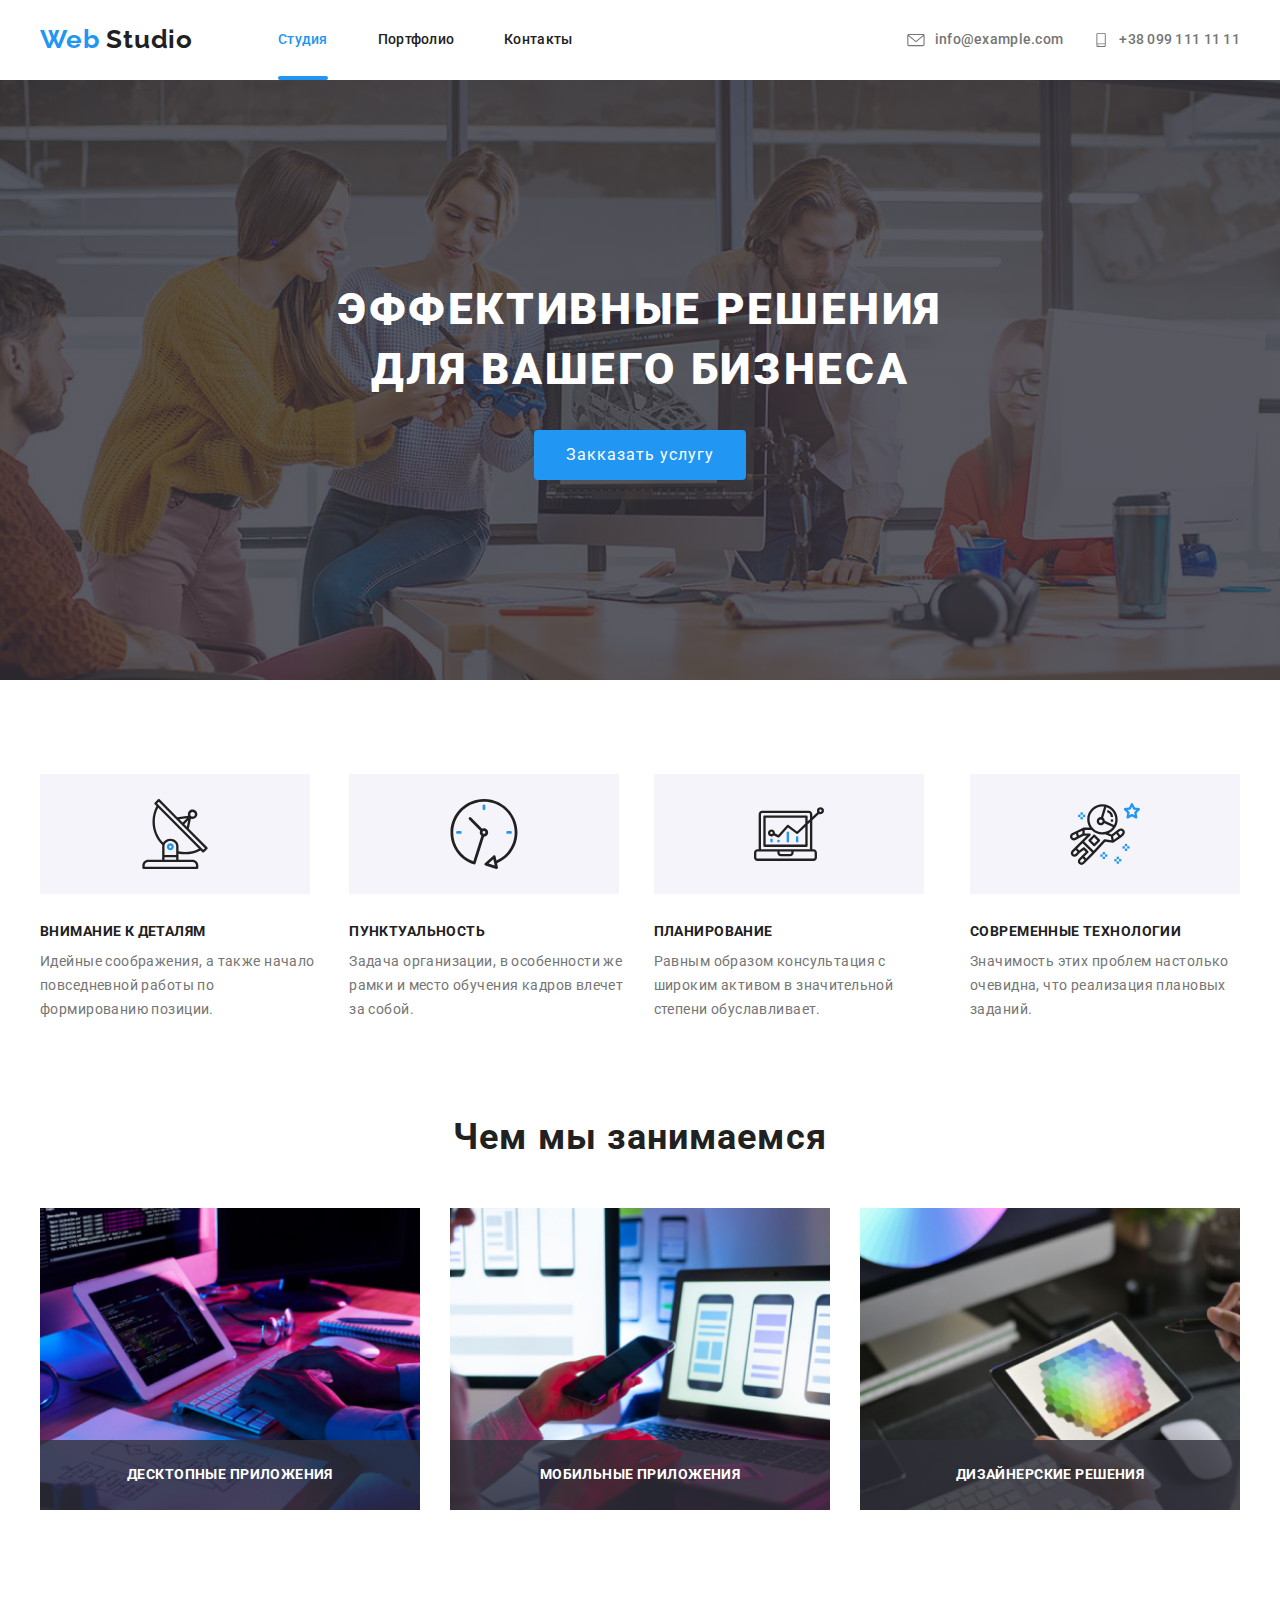
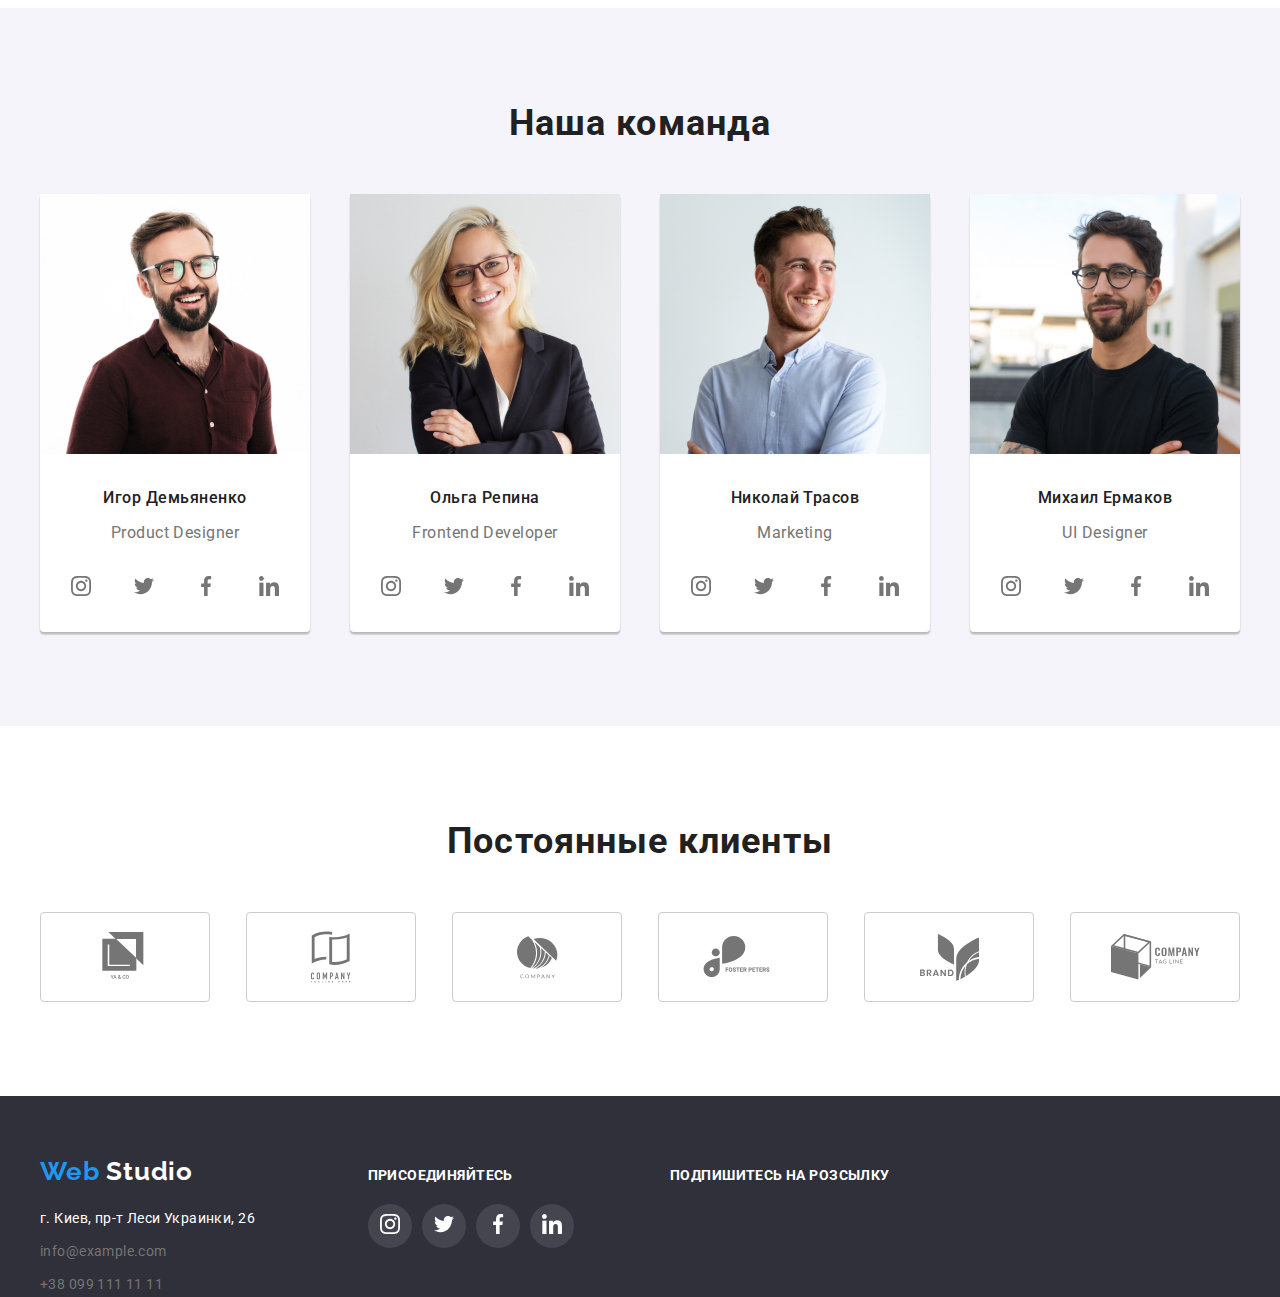
==== index.html @ a2406cd0 "Копия ДЗ 5" ====
<!DOCTYPE html>
<html lang="ru">
  <head>
    <meta charset="UTF-8" />

    <meta name="viewport" content="width=device-width, initial-scale=1.0" />
    <title>Студия</title>
    <link
      rel="stylesheet"
      href="https://fonts.googleapis.com/css2?family=Raleway:wght@700&family=Roboto:wght@400;700;900&display=swap"
    />
    <link rel="stylesheet" href="./normalize.css" />
    <link rel="stylesheet" href="./css/styles.css" />
  </head>
  <body>
    <!-- Шапка сайта -->

    <header>
      <!-- Модалка -->
      <div class="backdrop is-hidden" data-modal>
        <div class="modal">
          <div class="img">
            <img src="./images/close.svg" alt="" data-modal-close />
          </div>
        </div>
      </div>
      <!-- Модалка -->
      <div class="container no-padding nav-box">
        <a href="./" class="logo">
          <div class="web">Web</div>
          <div class="studio">Studio</div>
        </a>

        <nav>
          <ul class="site-nav">
            <li class="item"><a href="" class="link">Студия</a></li>
            <li class="item"><a href="./portfolio.html">Портфолио</a></li>
            <li class="item"><a href="./test.html">Контакты</a></li>
          </ul>
        </nav>

        <address class="address-box">
          <ul class="address-list">
            <li class="item">
              <a href="mailto:info@example.com">
                <svg class="addres-icon" width="18" height="13">
                  <use href="./images/sprite.svg#icon-envelope-hover"></use>
                </svg>
                <p>info@example.com</p>
              </a>
            </li>
            <li class="item">
              <a href="tel:+380991111111">
                <svg class="addres-icon" width="16" height="14">
                  <use href="./images/sprite.svg#icon-smartphone"></use>
                </svg>
                +38 099 111 11 11
              </a>
            </li>
          </ul>
        </address>
      </div>
    </header>

    <!-- Герой -->

    <main>
      <section class="hero">
        <h1 class="title">
          Эффективные решения<br />
          для вашего бизнеса
        </h1>
        <button data-modal-open>Закказать услугу</button>
      </section>

      <!-- Преимущества -->

      <section class="advantages container">
        <h2 hidden>Преимущества</h2>
        <ul>
          <li class="item">
            <div class="advantages-icon">
              <svg width="70" height="70">
                <use href="./images/sprite.svg#icon-antenna"></use>
              </svg>
            </div>
            <h3 class="title">Внимание к деталям</h3>
            <p class="title-inf">
              Идейные соображения, а также начало повседневной работы по
              формированию позиции.
            </p>
          </li>

          <li class="item">
            <div class="advantages-icon">
              <svg width="70" height="70">
                <use href="./images/sprite.svg#icon-clock"></use>
              </svg>
            </div>
            <h3 class="title">Пунктуальность</h3>

            <p class="title-inf">
              Задача организации, в особенности же рамки и место обучения кадров
              влечет за собой.
            </p>
          </li>

          <li class="item">
            <div class="advantages-icon">
              <svg width="70" height="70">
                <use href="./images/sprite.svg#icon-diagram"></use>
              </svg>
            </div>
            <h3 class="title">Планирование</h3>
            <p class="title-inf">
              Равным образом консультация с широким активом в значительной
              степени обуславливает.
            </p>
          </li>

          <li class="item">
            <div class="advantages-icon">
              <svg width="70" height="70">
                <use href="./images/sprite.svg#icon-astronaut"></use>
              </svg>
            </div>
            <h3 class="title">Современные технологии</h3>
            <p class="title-inf">
              Значимость этих проблем настолько очевидна, что реализация
              плановых заданий.
            </p>
          </li>
        </ul>
      </section>

      <!-- Чем мы занимаемся -->

      <section class="work container">
        <h2 class="subtitle">Чем мы занимаемся</h2>
        <ul class="subject">
          <li class="title">
            <img src="./images/box1.jpg" alt="Ноутбук" width="380" />
            <h3 class="signature">Десктопные приложения</h3>
          </li>

          <li class="title">
            <img src="./images/box2.jpg" alt="Смартфон" width="380" />
            <h3 class="signature">Мобильные приложения</h3>
          </li>

          <li class="title">
            <img src="./images/box3.jpg" alt="Рабочий стол" width="380" />
            <h3 class="signature">Дизайнерские решения</h3>
          </li>
        </ul>
      </section>

      <!-- Наша команда -->

      <section class="team">
        <div class="container">
          <h2 class="subtitle">Наша команда</h2>
          <ul class="subject">
            <li class="title">
              <img src="./images/igor.jpg" alt="Игор Демьяненко" width="270" />
              <h3 class="name">Игор Демьяненко</h3>
              <p class="specialty">Product Designer</p>
              <ul class="link-soc">
                <li class="title">
                  <a href="https://www.instagram.com/?hl=ru" target="_blank">
                    <svg class="social-icon" width="20" height="20">
                      <use href="./images/sprite.svg#icon-instagram-2"></use>
                    </svg>
                  </a>
                </li>
                <li class="title">
                  <a href="https://twitter.com/?lang=ru" target="_blank">
                    <svg class="social-icon" width="20" height="20">
                      <use href="./images/sprite.svg#icon-twitter-1"></use>
                    </svg>
                  </a>
                </li>
                <li class="title">
                  <a href="https://www.facebook.com/" target="_blank">
                    <svg class="social-icon" width="20" height="20">
                      <use href="./images/sprite.svg#icon-facebook-1"></use>
                    </svg>
                  </a>
                </li>

                <li class="title">
                  <a href="https://ru.linkedin.com/" target="_blank">
                    <svg class="social-icon" width="20" height="20">
                      <use href="./images/sprite.svg#icon-linkedin-1"></use>
                    </svg>
                  </a>
                </li>
              </ul>
            </li>

            <li class="title">
              <img src="./images/olga.jpg" alt="Ольга Репина" width="270" />
              <h3 class="name">Ольга Репина</h3>
              <p class="specialty">Frontend Developer</p>
              <ul class="link-soc">
                <li class="title">
                  <a href="https://www.instagram.com/?hl=ru" target="_blank">
                    <svg class="social-icon" width="20" height="20">
                      <use href="./images/sprite.svg#icon-instagram-2"></use>
                    </svg>
                  </a>
                </li>
                <li class="title">
                  <a href="https://twitter.com/?lang=ru" target="_blank">
                    <svg class="social-icon" width="20" height="20">
                      <use href="./images/sprite.svg#icon-twitter-1"></use>
                    </svg>
                  </a>
                </li>
                <li class="title">
                  <a href="https://www.facebook.com/" target="_blank">
                    <svg class="social-icon" width="20" height="20">
                      <use href="./images/sprite.svg#icon-facebook-1"></use>
                    </svg>
                  </a>
                </li>

                <li class="title">
                  <a href="https://ru.linkedin.com/" target="_blank">
                    <svg class="social-icon" width="20" height="20">
                      <use href="./images/sprite.svg#icon-linkedin-1"></use>
                    </svg>
                  </a>
                </li>
              </ul>
            </li>

            <li class="title">
              <img
                src="./images/nikolay.jpg"
                alt="Николай Тарасов"
                width="270"
              />
              <h3 class="name">Николай Трасов</h3>
              <p class="specialty">Marketing</p>
              <ul class="link-soc">
                <li class="title">
                  <a href="https://www.instagram.com/?hl=ru" target="_blank">
                    <svg class="social-icon" width="20" height="20">
                      <use href="./images/sprite.svg#icon-instagram-2"></use>
                    </svg>
                  </a>
                </li>
                <li class="title">
                  <a href="https://twitter.com/?lang=ru" target="_blank">
                    <svg class="social-icon" width="20" height="20">
                      <use href="./images/sprite.svg#icon-twitter-1"></use>
                    </svg>
                  </a>
                </li>
                <li class="title">
                  <a href="https://www.facebook.com/" target="_blank">
                    <svg class="social-icon" width="20" height="20">
                      <use href="./images/sprite.svg#icon-facebook-1"></use>
                    </svg>
                  </a>
                </li>

                <li class="title">
                  <a href="https://ru.linkedin.com/" target="_blank">
                    <svg class="social-icon" width="20" height="20">
                      <use href="./images/sprite.svg#icon-linkedin-1"></use>
                    </svg>
                  </a>
                </li>
              </ul>
            </li>

            <li class="title">
              <img src="./images/mihail.jpg" alt="Михаил Ермаков" width="270" />
              <h3 class="name">Михаил Ермаков</h3>
              <p class="specialty">UI Designer</p>
              <ul class="link-soc">
                <li class="title">
                  <a href="https://www.instagram.com/?hl=ru" target="_blank">
                    <svg class="social-icon" width="20" height="20">
                      <use href="./images/sprite.svg#icon-instagram-2"></use>
                    </svg>
                  </a>
                </li>
                <li class="title">
                  <a href="https://twitter.com/?lang=ru" target="_blank">
                    <svg class="social-icon" width="20" height="20">
                      <use href="./images/sprite.svg#icon-twitter-1"></use>
                    </svg>
                  </a>
                </li>
                <li class="title">
                  <a href="https://www.facebook.com/" target="_blank">
                    <svg class="social-icon" width="20" height="20">
                      <use href="./images/sprite.svg#icon-facebook-1"></use>
                    </svg>
                  </a>
                </li>

                <li class="title">
                  <a href="https://ru.linkedin.com/" target="_blank">
                    <svg class="social-icon" width="20" height="20">
                      <use href="./images/sprite.svg#icon-linkedin-1"></use>
                    </svg>
                  </a>
                </li>
              </ul>
            </li>
          </ul>
        </div>
      </section>

      <!-- Постоянные клиенты -->

      <section class="clients">
        <div class="container">
          <h2 class="subtitle">Постоянные клиенты</h2>
          <ul class="client-box">
            <li class="item">
              <a href="" class="clients-link">
                <svg class="client-icon" width="48" height="50">
                  <use href="./images/sprite.svg#icon-logo-1"></use>
                </svg>
              </a>
            </li>

            <li class="item">
              <a href="" class="clients-link">
                <svg class="client-icon" width="40" height="52">
                  <use href="./images/sprite.svg#icon-logo-2"></use>
                </svg>
              </a>
            </li>
            <li class="item">
              <a href="" class="clients-link">
                <svg class="client-icon" width="41" height="43">
                  <use href="./images/sprite.svg#icon-logo-3"></use>
                </svg>
              </a>
            </li>
            <li class="item">
              <a href="" class="clients-link">
                <svg class="client-icon" width="80" height="42">
                  <use href="./images/sprite.svg#icon-logo-4"></use>
                </svg>
              </a>
            </li>
            <li class="item">
              <a href="" class="clients-link">
                <svg class="client-icon" width="59" height="47">
                  <use href="./images/sprite.svg#icon-logo-5"></use>
                </svg>
              </a>
            </li>
            <li class="item">
              <a href="" class="clients-link">
                <svg class="client-icon" width="89" height="46">
                  <use href="./images/sprite.svg#icon-logo-6"></use>
                </svg>
              </a>
            </li>
          </ul>
        </div>
      </section>
    </main>
    <!-- Футер -->

    <footer class="footer">
      <div class="container">
        <div class="footer-box">
          <div class="box-link">
            <a href="./" class="logo">
              <div class="web">Web</div>
              <div class="studio-white">Studio</div>
            </a>
            <div class="footer-add">
              <address>
                <ul>
                  <li class="item">
                    <a
                      class="maps"
                      href="https://goo.gl/maps/wAixXiMxQ6tdeZB17"
                      target="_blank"
                      >г. Киев, пр-т Леси Украинки, 26</a
                    >
                  </li>

                  <li class="item">
                    <a href="mailto:info@example.com" class="link"
                      >info@example.com</a
                    ><br />
                  </li>
                  <li class="item">
                    <a href="tel:+380991111111" class="link"
                      >+38 099 111 11 11</a
                    >
                  </li>
                </ul>
              </address>
            </div>
          </div>

          <div class="connect">
            <p class="title">Присоединяйтесь</p>
            <ul class="connect-box">
              <li class="item">
                <a href="https://www.instagram.com/?hl=ru" target="_blank">
                  <svg class="connect-icon" width="20" height="20">
                    <use href="./images/sprite.svg#icon-instagram-2"></use>
                  </svg>
                </a>
              </li>
              <li class="item">
                <a href="https://www.instagram.com/?hl=ru" target="_blank">
                  <svg class="connect-icon" width="20" height="20">
                    <use href="./images/sprite.svg#icon-twitter-1"></use>
                  </svg>
                </a>
              </li>

              <li class="item">
                <a href="https://www.facebook.com/" target="_blank">
                  <svg class="connect-icon" width="20" height="20">
                    <use href="./images/sprite.svg#icon-facebook-1"></use>
                  </svg>
                </a>
              </li>

              <li class="item">
                <a href="https://ru.linkedin.com/" target="_blank">
                  <svg class="connect-icon" width="20" height="20">
                    <use href="./images/sprite.svg#icon-linkedin-1"></use>
                  </svg>
                </a>
              </li>
            </ul>
          </div>

          <div class="subskriber">
            <p class="title">Подпишитесь на розсылку</p>
          </div>
        </div>
      </div>
    </footer>
    <script>
      const refs = {
        openModalBtn: document.querySelector("[data-modal-open]"),
        closeModalBtn: document.querySelector("[data-modal-close]"),
        modal: document.querySelector("[data-modal]"),
      };

      refs.openModalBtn.addEventListener("click", toggleModal);
      refs.closeModalBtn.addEventListener("click", toggleModal);

      function toggleModal() {
        refs.modal.classList.toggle("is-hidden");
      }
    </script>
  </body>
</html>
---- css/styles.css ----
a {
  text-decoration: none;
}
ul {
  list-style: none;
  padding-left: 0;
}

html {
  box-sizing: inherit;
}

*,
*::before,
*::after {
  box-sizing: border-box;
}

:root {
  --primary-text-color: #757575;
  --title-text-color: #212121;
  --accent-color: #2196f3;
  --accent-white-color: #ffffff;
  --background-pinc-color: #f5f4fa;
}

h1,
h2,
h3,
h4,
h5,
h6,
ul,
li,
p {
  margin-top: 0px;
  margin-bottom: 0px;
}

.container {
  width: 1230px;
  padding: 94px 15px;
  margin-left: auto;
  margin-right: auto;
}

.no-padding {
  padding-top: 0;
  padding-bottom: 0;
}

body {
  background-color: var(--accent-white-color);
  font-family: "Roboto", sans-serif;
}

/* Модальное окно */

.backdrop {
  position: fixed;
  top: 0;
  left: 0;
  width: 100%;
  height: 100%;
  background-color: rgba(0, 0, 0, 0.4);
  z-index: 1;

  opacity: 1;
  transition: opacity 250ms cubic-bezier(0.4, 0, 0.2, 1);
}

.backdrop.is-hidden {
  opacity: 0;
  pointer-events: none;
}

.backdrop .modal .img {
  position: absolute;
  top: 8px;
  right: 8px;
}
.backdrop.is-hidden .modal {
  transform: scale(0.8) translate(-50%, -50%);
}

.modal {
  width: 581px;
  height: 528px;
  position: absolute;
  left: 50%;
  top: 50%;
  background-color: #fff;
  border-radius: 4px;

  transform: scale(1) translate(-50%, -50%);
  transition: transform 250ms cubic-bezier(0.4, 0, 0.2, 1);
}

/* Навигаия сайта */

.logo {
  font-family: "Raleway", sans-serif;
  font-weight: 700;
  font-size: 26px;
  line-height: 1.2;
  letter-spacing: 0.03em;

  min-width: 153px;
  display: flex;
  justify-content: space-between;
  padding-top: 24px;
  padding-bottom: 25px;
  margin-right: 85px;
}

.logo .web {
  color: var(--accent-color);
}

.logo .studio {
  color: var(--title-text-color);
}

.logo .studio-white {
  color: var(--accent-white-color);
}
.site-nav {
  display: flex;
}

.site-nav .item:not(:last-child) {
  margin-right: 50px;
}

.site-nav a {
  color: var(--title-text-color);
  font-weight: 500;
  font-size: 14px;
  line-height: 1.14;
  letter-spacing: 0.02em;

  display: block;
  padding-top: 32px;

  transition-property: background-color, color;
  transition-duration: 250ms;
  transition-timing-function: cubic-bezier(0.4, 0, 0.2, 1);
}

.site-nav a:hover,
.site-nav a:focus {
  color: var(--accent-color);
}

.site-nav .link {
  color: var(--accent-color);
}

.site-nav .link::after {
  content: " ";
  display: block;
  width: inherit;
  height: 4px;
  background-color: var(--accent-color);
  border-radius: 2px;
  margin-top: 28px;
}

.address-list {
  display: flex;
}

.address-box {
  margin-left: auto;
}

.address-list a {
  color: var(--primary-text-color);
  font-weight: 500;
  font-size: 14px;
  line-height: 1.14;
  letter-spacing: 0.02em;
  font-style: normal;

  display: flex;
  padding-top: 32px;
  padding-bottom: 32px;
  margin-right: 26px;
  align-items: center;
}

.address-list a:last-child {
  margin-right: 0;

  transition-property: background-color, color;
  transition-duration: 250ms;
  transition-timing-function: cubic-bezier(0.4, 0, 0.2, 1);
}

.address-box .addres-icon {
  margin-right: 10px;
  fill: var(--primary-text-color);
}

.address-list .item + .item {
  margin-left: 30px;
}

.address-list .item a:hover,
.address-list .item a:focus {
  color: var(--accent-color);
}

.address-list .item a:hover .addres-icon,
.address-list .item a:focus .addres-icon {
  color: var(--accent-color);
  fill: var(--accent-color);
}

.nav-box {
  display: flex;
  align-items: center;
}

.hero {
  height: 600px;
  text-align: center;
  padding-top: 200px;

  background-image: linear-gradient(
      rgba(47, 48, 58, 0.8) 0%,
      rgba(47, 48, 58, 0.8) 100%
    ),
    url(../images/header-img.jpg);
  background-repeat: no-repeat;
  background-position: 50% 50%;
}

.hero .title {
  color: var(--accent-white-color);
  font-weight: 900;
  font-size: 44px;
  line-height: 1.36;
  text-align: center;
  letter-spacing: 0.06em;
  text-transform: uppercase;
}

.hero button {
  background-color: var(--accent-color);
  color: var(--accent-white-color);
  font-size: 16px;
  line-height: 1.9;
  align-items: center;
  text-align: center;
  letter-spacing: 0.06em;
  font-style: normal;
  border: 0px;

  display: inline-block;

  border-radius: 4px;
  padding: 10px 32px;
  min-width: 200px;
  margin-top: 30px;
}

.advantages .title {
  color: var(--title-text-color);
  font-weight: 700;
  font-size: 14px;
  line-height: 1.14;
  letter-spacing: 0.03em;
  text-transform: uppercase;

  margin: 30px 0 10px 0;
}

.advantages ul {
  display: flex;
  justify-content: space-between;
}

.advantages .item:not(:last-child) {
  margin-right: 30px;
}

.advantages .item img {
  background-color: var(--background-pinc-color);
  padding: 25px 102px;
  border-radius: 4px;
}

.advantages .title-inf {
  color: var(--primary-text-color);
  font-size: 14px;
  line-height: 1.7;
  letter-spacing: 0.03em;
  font-family: Roboto;

  margin-top: 0;
  margin-bottom: 0;
}

.advantages ul {
  padding: 0;
}

.advantages .advantages-icon {
  display: inline-flex;
  width: 270px;
  height: 120px;
  background-color: var(--background-pinc-color);
}

.advantages .advantages-icon {
  display: inline-flex;
  align-items: center;
  justify-content: center;
}

.subtitle {
  color: var(--title-text-color);
  font-size: 36px;
  line-height: 1.17;
  text-align: center;
  letter-spacing: 0.03em;
  font-weight: 700;

  margin-bottom: 50px;
}

.work .subtitle {
  margin-top: -94px;
}

.work .signature {
  background-color: rgba(47, 48, 58, 0.8);
  color: var(--accent-white-color);
  font-size: 14px;
  line-height: 1.14;
  text-align: center;
  letter-spacing: 0.03em;
  text-transform: uppercase;
  font-weight: 700;
  padding-top: 27px;
  padding-bottom: 27px;

  position: absolute;
  left: 0;
  right: 0;
  bottom: 4px;
}

.work .title {
  position: relative;
}

.work .subject {
  display: flex;
  width: calc((100%-120px) / 3);
}

.work .title:not(:last-child) {
  margin-right: 30px;
}

.team {
  background-color: var(--background-pinc-color);
}

.team .title {
  background-color: var(--accent-white-color);
  border-radius: 4px;

  box-sizing: border-box;
}

.team ul {
  padding: 0;
}

.team .name {
  color: var(--title-text-color);
  font-weight: 500;
  font-size: 16px;
  line-height: 1.2;
  letter-spacing: 0.03em;
  text-align: center;

  margin-top: 30px;
}

.team .specialty {
  margin-bottom: 16px;
  margin-top: 10px;
  text-align: center;
}

.team .name + p {
  color: var(--primary-text-color);
  font-size: 16px;
  line-height: 1.9;
  letter-spacing: 0.03em;
}

.team .link-soc {
  display: flex;
  justify-content: space-evenly;
  margin-bottom: 24px;
}

.team .link-soc a:hover,
.team .link-soc a:focus {
  background-color: var(--accent-color);
}

.team .social-icon {
  fill: var(--primary-text-color);
}

.team .link-soc a:hover .social-icon,
.team .link-soc a:focus .social-icon {
  background-color: var(--accent-color);
  fill: var(--accent-white-color);
}

.team .link-soc a {
  display: inline-flex;
  justify-content: center;
  align-items: center;
  width: 44px;
  height: 44px;
  border-radius: 50%;
  padding: 12px;

  transition-property: background-color, fill;
  transition-duration: 250ms;
  transition-timing-function: cubic-bezier(0.4, 0, 0.2, 1);
}

.team .container .subject {
  display: flex;
  justify-content: space-between;
}

.team .container .subject > .title {
  box-shadow: 0px 3px 1px rgba(0, 0, 0, 0.1), 0px 1px 2px rgba(0, 0, 0, 0.08),
    0px 2px 2px rgba(0, 0, 0, 0.12);
}

.footer {
  background-color: #2f303a;
}

.footer .title {
  color: var(--accent-white-color);
  font-weight: 700;
  line-height: 1.14;
  letter-spacing: 0.03em;
  text-transform: uppercase;
  font-size: 14px;

  margin-bottom: 20px;
}

.footer .link {
  color: var(--primary-text-color);
  line-height: 1.7;
  letter-spacing: 0.03em;
  font-size: 14px;
  font-style: normal;
}

.footer .container {
  padding-top: 0;
  padding-bottom: 0;
}

.footer .container .logo {
  width: 153px;
  padding-top: 0;
  padding-bottom: 0;
  margin-top: 60px;
  margin-bottom: 20px;
}

.footer .box-link {
  width: 231px;
  margin-right: auto;
}

.footer .box-link .footer-add ul .item:not(:last-child) {
  margin-bottom: 9px;
}

.connect {
  width: 206px;
  margin-right: auto;
  margin-left: auto;
  margin-top: 72px;
}

.connect .connect-box {
  display: flex;
}

.connect .connect-box .item {
  background: rgba(255, 255, 255, 0.1);
  width: 44px;
  height: 44px;
  border-radius: 50%;

  transition-property: background-color, color;
  transition-duration: 250ms;
  transition-timing-function: cubic-bezier(0.4, 0, 0.2, 1);
}

.connect .connect-box .item {
  display: inline-flex;
  justify-content: center;
  align-items: center;
}

.connect .connect-box .item .connect-icon {
  fill: var(--accent-white-color);
}

.connect .connect-box .item:hover,
.connect .connect-box .item:focus {
  background-color: var(--accent-color);
}

.connect .connect-box .item:not(:last-child) {
  margin-right: 10px;
}

.subskriber {
  width: 570px;
  margin-left: auto;
  margin-top: 72px;
}

.footer-box {
  display: flex;
}

address .maps {
  color: var(--accent-white-color);
  font-style: normal;
  font-size: 14px;
  line-height: 1.7;
  letter-spacing: 0.03em;
}
/* Оформление плртфолио */

.press button {
  background-color: var(--background-pinc-color);
  color: var(--title-text-color);
  font-weight: 500;
  font-size: 16px;
  line-height: 1.63;
  text-align: center;
  letter-spacing: 0.03em;

  display: block;
  border-radius: 4px;
  border: 0;
  padding: 6px 22px;

  transition-property: background-color, color;
  transition-duration: 250ms;
  transition-timing-function: cubic-bezier(0.4, 0, 0.2, 1);
}

.press button:hover,
.press button:focus {
  color: var(--accent-white-color);
  background-color: var(--accent-color);
  box-shadow: 0px 3px 1px rgba(0, 0, 0, 0.1), 0px 1px 2px rgba(0, 0, 0, 0.08),
    0px 2px 2px rgba(0, 0, 0, 0.12);
}

.portfolio .title {
  color: var(--title-text-color);
  font-weight: 700;
  font-size: 18px;
  line-height: 2;
  letter-spacing: 0.06em;
}

.portfolio .title + p {
  color: var(--primary-text-color);
  font-size: 16px;
  line-height: 1.9;
  letter-spacing: 0.03em;
}

.portfolio .item .img {
  position: relative;
}

.portfolio .info {
  color: var(--accent-white-color);
  background-color: rgba(33, 150, 243, 0.9);
  font-size: 18px;
  line-height: 1.56;
  letter-spacing: 0.03em;
  padding: 63px 24px;

  position: absolute;
  top: 0;
  left: 0;
  width: 100%;
  height: 100%;
  top: 100%;
  opacity: 1;

  transition: transform 250ms cubic-bezier(0.4, 0, 0.2, 1);
}

.portfolio .item:hover .info,
.portfolio .item:focus .info {
  transform: translateY(-305px);
}

.portfolio > .item:hover {
  box-shadow: 0px 3px 1px rgba(0, 0, 0, 0.1), 0px 1px 2px rgba(0, 0, 0, 0.08),
    0px 2px 2px rgba(0, 0, 0, 0.12);
}

.portfolio > .item {
  outline: 1px solid var(--background-pinc-color);
}

.portfolio .item .img {
  overflow: hidden;
}

.filter .press {
  display: flex;
  justify-content: center;
}

.filter {
  margin-bottom: 50px;
}

.press .item + .item {
  margin-left: 8px;
}

.portfolio {
  display: flex;
  flex-wrap: wrap;
}

.portfolio .item {
  width: calc((100% - 60px) / 3);
  margin-right: 30px;
  margin-bottom: 30px;
}

.portfolio .item:nth-child(3n) {
  margin-right: 0;
}

.portfolio .item:nth-last-child(-n + 3) {
  margin-bottom: 0;
}

.clients .client-box {
  display: flex;
  justify-content: space-between;
}

.clients-link {
  display: inline-flex;
  width: 170px;
  height: 90px;
  justify-content: center;
  border: 1px solid #ccc;
  align-items: center;
  border-radius: 4px;
  fill: var(--primary-text-color);

  transition-property: fill, border;
  transition-duration: 250ms;
  transition-timing-function: cubic-bezier(0.4, 0, 0.2, 1);
}

.clients-link:hover,
.clients-link:focus {
  fill: var(--accent-color);
  border: 1px solid var(--accent-color);
}

.client-box .item .client-link {
  display: block;
  width: 170px;
  height: 90px;
}

.client-box .item {
  border-radius: 4px;
}

.client-box .item {
  display: inline-flex;
  align-items: center;
  justify-content: center;
}
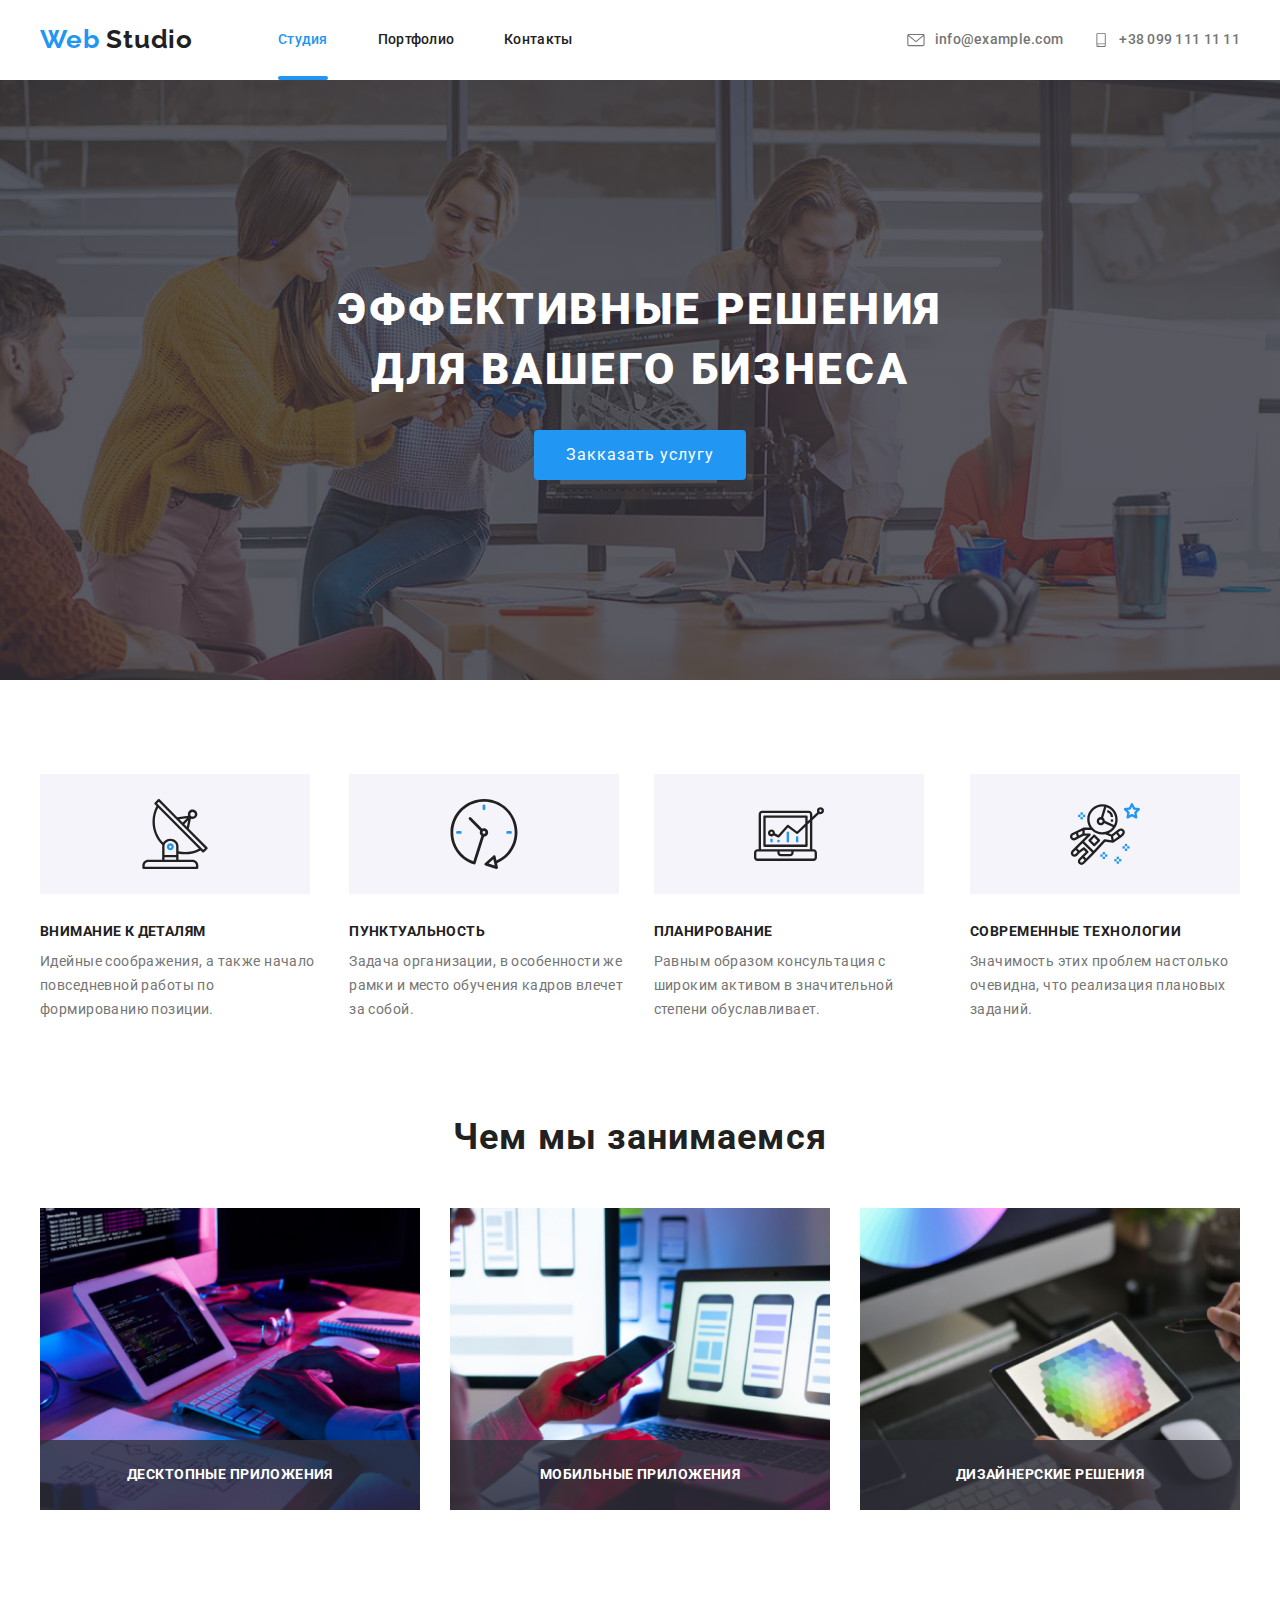
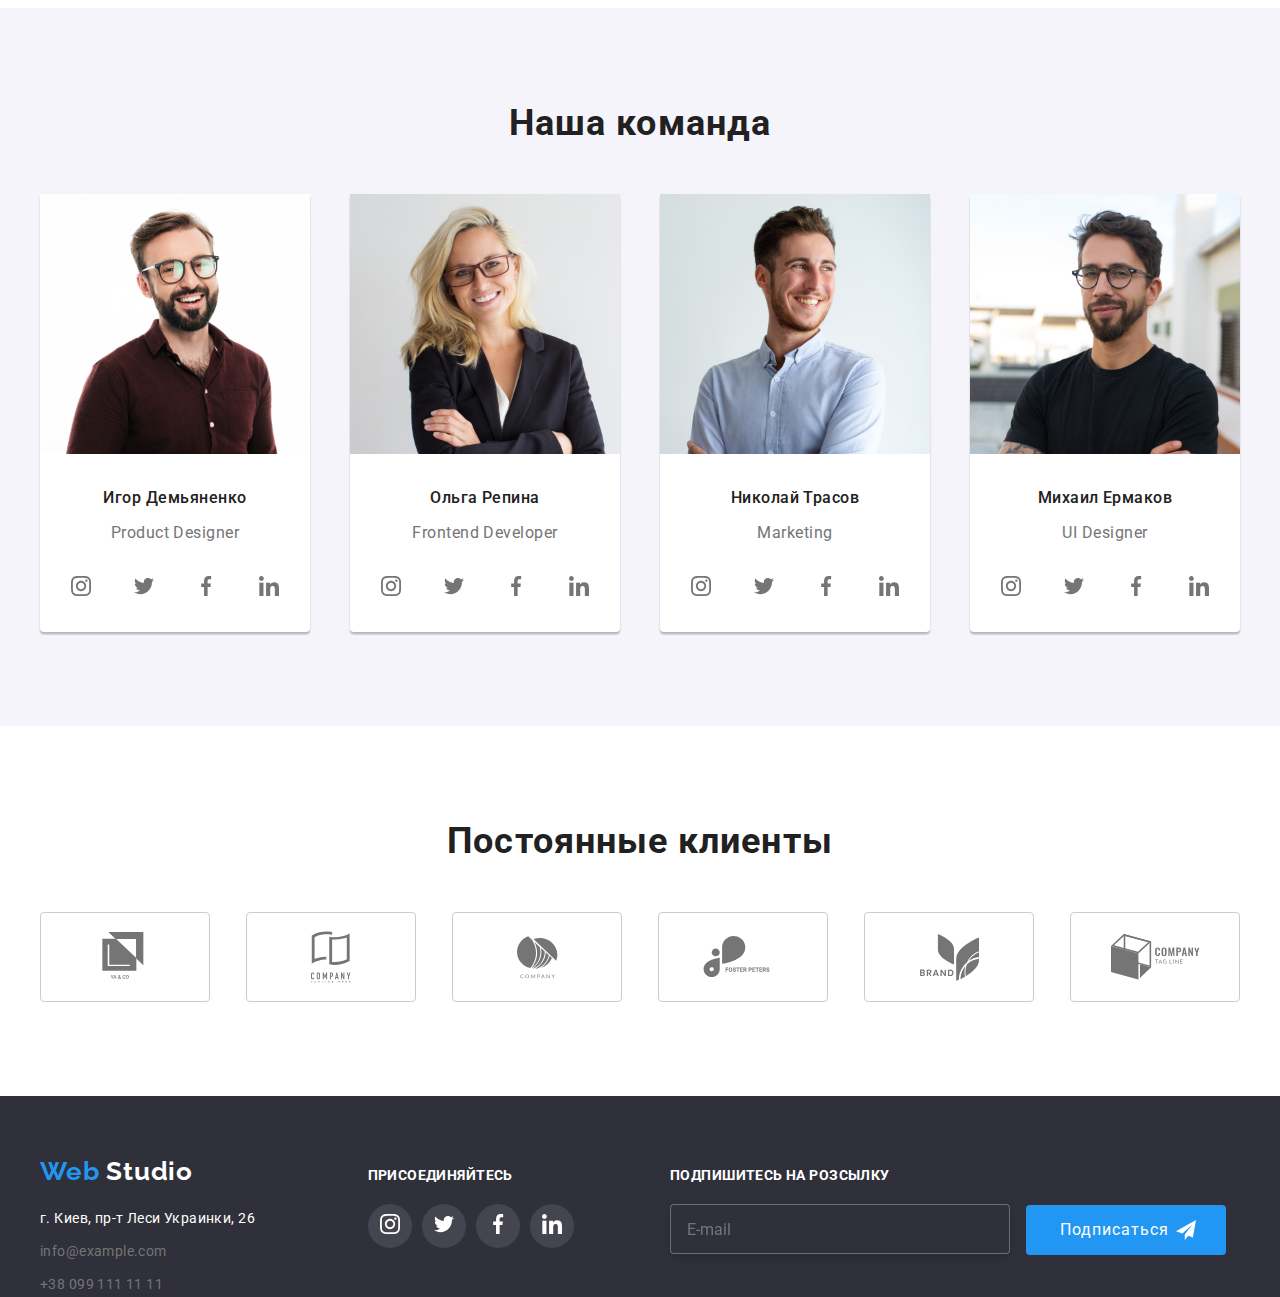
==== commit 5b4f3f15: "Доделал модалку" ====
--- a/index.html
+++ b/index.html
@@ -1,466 +1,507 @@
 <!DOCTYPE html>
 <html lang="ru">
-  <head>
-    <meta charset="UTF-8" />
-
-    <meta name="viewport" content="width=device-width, initial-scale=1.0" />
-    <title>Студия</title>
-    <link
-      rel="stylesheet"
-      href="https://fonts.googleapis.com/css2?family=Raleway:wght@700&family=Roboto:wght@400;700;900&display=swap"
-    />
-    <link rel="stylesheet" href="./normalize.css" />
-    <link rel="stylesheet" href="./css/styles.css" />
-  </head>
-  <body>
-    <!-- Шапка сайта -->
-
-    <header>
-      <!-- Модалка -->
-      <div class="backdrop is-hidden" data-modal>
-        <div class="modal">
-          <div class="img">
-            <img src="./images/close.svg" alt="" data-modal-close />
-          </div>
+
+<head>
+  <meta charset="UTF-8" />
+
+  <meta name="viewport" content="width=device-width, initial-scale=1.0" />
+  <title>Студия</title>
+  <link rel="stylesheet"
+    href="https://fonts.googleapis.com/css2?family=Raleway:wght@700&family=Roboto:wght@400;700;900&display=swap" />
+  <link rel="stylesheet" href="./normalize.css" />
+  <link rel="stylesheet" href="./css/styles.css" />
+</head>
+
+<body>
+  <!-- Шапка сайта -->
+  
+  <header>
+    <!-- Модалка -->
+    <div class="backdrop is-hidden" data-modal>
+      <div class="modal">
+        <div class="img">
+          <svg class="form-icon" width="18" height="18" data-modal-close>
+            <use href="./images/sprite.svg#icon-cancel-circle"></use>
+          </svg>
         </div>
+        <h2 class="title">Оставьте свои данные, мы вам перезвоним</h2>
+
+
+        <form class="form">
+          <div class="form-field">
+            <lable for="name" class="form-label">Имя</lable>
+            <input type="text" class="form-input" name="name" id="">
+            <svg class="form-icon" width="18" height="18">
+              <use href="./images/sprite.svg#icon-person-black-18dp"></use>
+            </svg>
+          </div>
+
+
+          <div class="form-field">
+            <lable for="name" class="form-label">Телефон</lable>
+            <input type="tel" class="form-input" name="phone" id="">
+            <svg class="form-icon" width="18" height="18">
+              <use href="./images/sprite.svg#icon-phone-black-18dp"></use>
+            </svg>
+          </div>
+
+          <div class="form-field">
+            <lable for="name" class="form-label">Почта</lable>
+            <input type="email" class="form-input" name="email" id="">
+            <svg class="form-icon" width="18" height="18">
+              <use href="./images/sprite.svg#icon-email-black-18dp"></use>
+            </svg>
+          </div>
+
+          <div>
+            <lable for="name" class="form-label">Коментарий</lable>
+            <textarea name="comment" rows="5" cols="45" placeholder="Введите текст" class="form-comment"></textarea>
+
+          </div>
+        </form>
+        <div class="form-check">
+          <input type="checkbox" name="policy" value="" id="policy" class="checkbox" />
+          <label for="policy" class="form-label-check"> Соглашаюсь с рассылкой и принимаю<a href="" class="check-link">
+              Условия договора</a></label>
+        </div>
+
+        <button type="submit" class="submit-button">Отправить</button>
+        </form>
+
       </div>
-      <!-- Модалка -->
-      <div class="container no-padding nav-box">
-        <a href="./" class="logo">
-          <div class="web">Web</div>
-          <div class="studio">Studio</div>
-        </a>
-
-        <nav>
-          <ul class="site-nav">
-            <li class="item"><a href="" class="link">Студия</a></li>
-            <li class="item"><a href="./portfolio.html">Портфолио</a></li>
-            <li class="item"><a href="./test.html">Контакты</a></li>
-          </ul>
-        </nav>
-
-        <address class="address-box">
-          <ul class="address-list">
-            <li class="item">
-              <a href="mailto:info@example.com">
-                <svg class="addres-icon" width="18" height="13">
-                  <use href="./images/sprite.svg#icon-envelope-hover"></use>
-                </svg>
-                <p>info@example.com</p>
-              </a>
-            </li>
-            <li class="item">
-              <a href="tel:+380991111111">
-                <svg class="addres-icon" width="16" height="14">
-                  <use href="./images/sprite.svg#icon-smartphone"></use>
-                </svg>
-                +38 099 111 11 11
-              </a>
-            </li>
-          </ul>
-        </address>
-      </div>
-    </header>
-
-    <!-- Герой -->
-
-    <main>
-      <section class="hero">
-        <h1 class="title">
-          Эффективные решения<br />
-          для вашего бизнеса
-        </h1>
-        <button data-modal-open>Закказать услугу</button>
-      </section>
-
-      <!-- Преимущества -->
-
-      <section class="advantages container">
-        <h2 hidden>Преимущества</h2>
-        <ul>
-          <li class="item">
-            <div class="advantages-icon">
-              <svg width="70" height="70">
-                <use href="./images/sprite.svg#icon-antenna"></use>
-              </svg>
-            </div>
-            <h3 class="title">Внимание к деталям</h3>
-            <p class="title-inf">
-              Идейные соображения, а также начало повседневной работы по
-              формированию позиции.
-            </p>
-          </li>
-
-          <li class="item">
-            <div class="advantages-icon">
-              <svg width="70" height="70">
-                <use href="./images/sprite.svg#icon-clock"></use>
-              </svg>
-            </div>
-            <h3 class="title">Пунктуальность</h3>
-
-            <p class="title-inf">
-              Задача организации, в особенности же рамки и место обучения кадров
-              влечет за собой.
-            </p>
-          </li>
-
-          <li class="item">
-            <div class="advantages-icon">
-              <svg width="70" height="70">
-                <use href="./images/sprite.svg#icon-diagram"></use>
-              </svg>
-            </div>
-            <h3 class="title">Планирование</h3>
-            <p class="title-inf">
-              Равным образом консультация с широким активом в значительной
-              степени обуславливает.
-            </p>
-          </li>
-
-          <li class="item">
-            <div class="advantages-icon">
-              <svg width="70" height="70">
-                <use href="./images/sprite.svg#icon-astronaut"></use>
-              </svg>
-            </div>
-            <h3 class="title">Современные технологии</h3>
-            <p class="title-inf">
-              Значимость этих проблем настолько очевидна, что реализация
-              плановых заданий.
-            </p>
-          </li>
+    </div>
+    <!-- Модалка -->
+    <div class="container no-padding nav-box">
+      <a href="./" class="logo">
+        <div class="web">Web</div>
+        <div class="studio">Studio</div>
+      </a>
+
+      <nav>
+        <ul class="site-nav">
+          <li class="item"><a href="" class="link">Студия</a></li>
+          <li class="item"><a href="./portfolio.html">Портфолио</a></li>
+          <li class="item"><a href="./test.html">Контакты</a></li>
         </ul>
-      </section>
-
-      <!-- Чем мы занимаемся -->
-
-      <section class="work container">
-        <h2 class="subtitle">Чем мы занимаемся</h2>
+      </nav>
+
+      <address class="address-box">
+        <ul class="address-list">
+          <li class="item">
+            <a href="mailto:info@example.com">
+              <svg class="addres-icon" width="18" height="13">
+                <use href="./images/sprite.svg#icon-envelope-hover"></use>
+              </svg>
+              <p>info@example.com</p>
+            </a>
+          </li>
+          <li class="item">
+            <a href="tel:+380991111111">
+              <svg class="addres-icon" width="16" height="14">
+                <use href="./images/sprite.svg#icon-smartphone"></use>
+              </svg>
+              +38 099 111 11 11
+            </a>
+          </li>
+        </ul>
+      </address>
+    </div>
+  </header>
+
+  <!-- Герой -->
+
+  <main>
+    <section class="hero">
+      <h1 class="title">
+        Эффективные решения<br />
+        для вашего бизнеса
+      </h1>
+      <button data-modal-open>Закказать услугу</button>
+    </section>
+
+    <!-- Преимущества -->
+
+    <section class="advantages container">
+      <h2 hidden>Преимущества</h2>
+      <ul>
+        <li class="item">
+          <div class="advantages-icon">
+            <svg width="70" height="70">
+              <use href="./images/sprite.svg#icon-antenna"></use>
+            </svg>
+          </div>
+          <h3 class="title">Внимание к деталям</h3>
+          <p class="title-inf">
+            Идейные соображения, а также начало повседневной работы по
+            формированию позиции.
+          </p>
+        </li>
+
+        <li class="item">
+          <div class="advantages-icon">
+            <svg width="70" height="70">
+              <use href="./images/sprite.svg#icon-clock"></use>
+            </svg>
+          </div>
+          <h3 class="title">Пунктуальность</h3>
+
+          <p class="title-inf">
+            Задача организации, в особенности же рамки и место обучения кадров
+            влечет за собой.
+          </p>
+        </li>
+
+        <li class="item">
+          <div class="advantages-icon">
+            <svg width="70" height="70">
+              <use href="./images/sprite.svg#icon-diagram"></use>
+            </svg>
+          </div>
+          <h3 class="title">Планирование</h3>
+          <p class="title-inf">
+            Равным образом консультация с широким активом в значительной
+            степени обуславливает.
+          </p>
+        </li>
+
+        <li class="item">
+          <div class="advantages-icon">
+            <svg width="70" height="70">
+              <use href="./images/sprite.svg#icon-astronaut"></use>
+            </svg>
+          </div>
+          <h3 class="title">Современные технологии</h3>
+          <p class="title-inf">
+            Значимость этих проблем настолько очевидна, что реализация
+            плановых заданий.
+          </p>
+        </li>
+      </ul>
+    </section>
+
+    <!-- Чем мы занимаемся -->
+
+    <section class="work container">
+      <h2 class="subtitle">Чем мы занимаемся</h2>
+      <ul class="subject">
+        <li class="title">
+          <img src="./images/box1.jpg" alt="Ноутбук" width="380" />
+          <h3 class="signature">Десктопные приложения</h3>
+        </li>
+
+        <li class="title">
+          <img src="./images/box2.jpg" alt="Смартфон" width="380" />
+          <h3 class="signature">Мобильные приложения</h3>
+        </li>
+
+        <li class="title">
+          <img src="./images/box3.jpg" alt="Рабочий стол" width="380" />
+          <h3 class="signature">Дизайнерские решения</h3>
+        </li>
+      </ul>
+    </section>
+
+    <!-- Наша команда -->
+
+    <section class="team">
+      <div class="container">
+        <h2 class="subtitle">Наша команда</h2>
         <ul class="subject">
           <li class="title">
-            <img src="./images/box1.jpg" alt="Ноутбук" width="380" />
-            <h3 class="signature">Десктопные приложения</h3>
+            <img src="./images/igor.jpg" alt="Игор Демьяненко" width="270" />
+            <h3 class="name">Игор Демьяненко</h3>
+            <p class="specialty">Product Designer</p>
+            <ul class="link-soc">
+              <li class="title">
+                <a href="https://www.instagram.com/?hl=ru" target="_blank">
+                  <svg class="social-icon" width="20" height="20">
+                    <use href="./images/sprite.svg#icon-instagram-2"></use>
+                  </svg>
+                </a>
+              </li>
+              <li class="title">
+                <a href="https://twitter.com/?lang=ru" target="_blank">
+                  <svg class="social-icon" width="20" height="20">
+                    <use href="./images/sprite.svg#icon-twitter-1"></use>
+                  </svg>
+                </a>
+              </li>
+              <li class="title">
+                <a href="https://www.facebook.com/" target="_blank">
+                  <svg class="social-icon" width="20" height="20">
+                    <use href="./images/sprite.svg#icon-facebook-1"></use>
+                  </svg>
+                </a>
+              </li>
+
+              <li class="title">
+                <a href="https://ru.linkedin.com/" target="_blank">
+                  <svg class="social-icon" width="20" height="20">
+                    <use href="./images/sprite.svg#icon-linkedin-1"></use>
+                  </svg>
+                </a>
+              </li>
+            </ul>
           </li>
 
           <li class="title">
-            <img src="./images/box2.jpg" alt="Смартфон" width="380" />
-            <h3 class="signature">Мобильные приложения</h3>
+            <img src="./images/olga.jpg" alt="Ольга Репина" width="270" />
+            <h3 class="name">Ольга Репина</h3>
+            <p class="specialty">Frontend Developer</p>
+            <ul class="link-soc">
+              <li class="title">
+                <a href="https://www.instagram.com/?hl=ru" target="_blank">
+                  <svg class="social-icon" width="20" height="20">
+                    <use href="./images/sprite.svg#icon-instagram-2"></use>
+                  </svg>
+                </a>
+              </li>
+              <li class="title">
+                <a href="https://twitter.com/?lang=ru" target="_blank">
+                  <svg class="social-icon" width="20" height="20">
+                    <use href="./images/sprite.svg#icon-twitter-1"></use>
+                  </svg>
+                </a>
+              </li>
+              <li class="title">
+                <a href="https://www.facebook.com/" target="_blank">
+                  <svg class="social-icon" width="20" height="20">
+                    <use href="./images/sprite.svg#icon-facebook-1"></use>
+                  </svg>
+                </a>
+              </li>
+
+              <li class="title">
+                <a href="https://ru.linkedin.com/" target="_blank">
+                  <svg class="social-icon" width="20" height="20">
+                    <use href="./images/sprite.svg#icon-linkedin-1"></use>
+                  </svg>
+                </a>
+              </li>
+            </ul>
           </li>
 
           <li class="title">
-            <img src="./images/box3.jpg" alt="Рабочий стол" width="380" />
-            <h3 class="signature">Дизайнерские решения</h3>
+            <img src="./images/nikolay.jpg" alt="Николай Тарасов" width="270" />
+            <h3 class="name">Николай Трасов</h3>
+            <p class="specialty">Marketing</p>
+            <ul class="link-soc">
+              <li class="title">
+                <a href="https://www.instagram.com/?hl=ru" target="_blank">
+                  <svg class="social-icon" width="20" height="20">
+                    <use href="./images/sprite.svg#icon-instagram-2"></use>
+                  </svg>
+                </a>
+              </li>
+              <li class="title">
+                <a href="https://twitter.com/?lang=ru" target="_blank">
+                  <svg class="social-icon" width="20" height="20">
+                    <use href="./images/sprite.svg#icon-twitter-1"></use>
+                  </svg>
+                </a>
+              </li>
+              <li class="title">
+                <a href="https://www.facebook.com/" target="_blank">
+                  <svg class="social-icon" width="20" height="20">
+                    <use href="./images/sprite.svg#icon-facebook-1"></use>
+                  </svg>
+                </a>
+              </li>
+
+              <li class="title">
+                <a href="https://ru.linkedin.com/" target="_blank">
+                  <svg class="social-icon" width="20" height="20">
+                    <use href="./images/sprite.svg#icon-linkedin-1"></use>
+                  </svg>
+                </a>
+              </li>
+            </ul>
+          </li>
+
+          <li class="title">
+            <img src="./images/mihail.jpg" alt="Михаил Ермаков" width="270" />
+            <h3 class="name">Михаил Ермаков</h3>
+            <p class="specialty">UI Designer</p>
+            <ul class="link-soc">
+              <li class="title">
+                <a href="https://www.instagram.com/?hl=ru" target="_blank">
+                  <svg class="social-icon" width="20" height="20">
+                    <use href="./images/sprite.svg#icon-instagram-2"></use>
+                  </svg>
+                </a>
+              </li>
+              <li class="title">
+                <a href="https://twitter.com/?lang=ru" target="_blank">
+                  <svg class="social-icon" width="20" height="20">
+                    <use href="./images/sprite.svg#icon-twitter-1"></use>
+                  </svg>
+                </a>
+              </li>
+              <li class="title">
+                <a href="https://www.facebook.com/" target="_blank">
+                  <svg class="social-icon" width="20" height="20">
+                    <use href="./images/sprite.svg#icon-facebook-1"></use>
+                  </svg>
+                </a>
+              </li>
+
+              <li class="title">
+                <a href="https://ru.linkedin.com/" target="_blank">
+                  <svg class="social-icon" width="20" height="20">
+                    <use href="./images/sprite.svg#icon-linkedin-1"></use>
+                  </svg>
+                </a>
+              </li>
+            </ul>
           </li>
         </ul>
-      </section>
-
-      <!-- Наша команда -->
-
-      <section class="team">
-        <div class="container">
-          <h2 class="subtitle">Наша команда</h2>
-          <ul class="subject">
-            <li class="title">
-              <img src="./images/igor.jpg" alt="Игор Демьяненко" width="270" />
-              <h3 class="name">Игор Демьяненко</h3>
-              <p class="specialty">Product Designer</p>
-              <ul class="link-soc">
-                <li class="title">
-                  <a href="https://www.instagram.com/?hl=ru" target="_blank">
-                    <svg class="social-icon" width="20" height="20">
-                      <use href="./images/sprite.svg#icon-instagram-2"></use>
-                    </svg>
-                  </a>
+      </div>
+    </section>
+
+    <!-- Постоянные клиенты -->
+
+    <section class="clients">
+      <div class="container">
+        <h2 class="subtitle">Постоянные клиенты</h2>
+        <ul class="client-box">
+          <li class="item">
+            <a href="" class="clients-link">
+              <svg class="client-icon" width="48" height="50">
+                <use href="./images/sprite.svg#icon-logo-1"></use>
+              </svg>
+            </a>
+          </li>
+
+          <li class="item">
+            <a href="" class="clients-link">
+              <svg class="client-icon" width="40" height="52">
+                <use href="./images/sprite.svg#icon-logo-2"></use>
+              </svg>
+            </a>
+          </li>
+          <li class="item">
+            <a href="" class="clients-link">
+              <svg class="client-icon" width="41" height="43">
+                <use href="./images/sprite.svg#icon-logo-3"></use>
+              </svg>
+            </a>
+          </li>
+          <li class="item">
+            <a href="" class="clients-link">
+              <svg class="client-icon" width="80" height="42">
+                <use href="./images/sprite.svg#icon-logo-4"></use>
+              </svg>
+            </a>
+          </li>
+          <li class="item">
+            <a href="" class="clients-link">
+              <svg class="client-icon" width="59" height="47">
+                <use href="./images/sprite.svg#icon-logo-5"></use>
+              </svg>
+            </a>
+          </li>
+          <li class="item">
+            <a href="" class="clients-link">
+              <svg class="client-icon" width="89" height="46">
+                <use href="./images/sprite.svg#icon-logo-6"></use>
+              </svg>
+            </a>
+          </li>
+        </ul>
+      </div>
+    </section>
+  </main>
+  <!-- Футер -->
+
+  <footer class="footer">
+    <div class="container">
+      <div class="footer-box">
+        <div class="box-link">
+          <a href="./" class="logo">
+            <div class="web">Web</div>
+            <div class="studio-white">Studio</div>
+          </a>
+          <div class="footer-add">
+            <address>
+              <ul>
+                <li class="item">
+                  <a class="maps" href="https://goo.gl/maps/wAixXiMxQ6tdeZB17" target="_blank">г.
+                    Киев, пр-т Леси Украинки, 26</a>
                 </li>
-                <li class="title">
-                  <a href="https://twitter.com/?lang=ru" target="_blank">
-                    <svg class="social-icon" width="20" height="20">
-                      <use href="./images/sprite.svg#icon-twitter-1"></use>
-                    </svg>
-                  </a>
+
+                <li class="item">
+                  <a href="mailto:info@example.com" class="link">info@example.com</a><br />
                 </li>
-                <li class="title">
-                  <a href="https://www.facebook.com/" target="_blank">
-                    <svg class="social-icon" width="20" height="20">
-                      <use href="./images/sprite.svg#icon-facebook-1"></use>
-                    </svg>
-                  </a>
-                </li>
-
-                <li class="title">
-                  <a href="https://ru.linkedin.com/" target="_blank">
-                    <svg class="social-icon" width="20" height="20">
-                      <use href="./images/sprite.svg#icon-linkedin-1"></use>
-                    </svg>
-                  </a>
+                <li class="item">
+                  <a href="tel:+380991111111" class="link">+38 099 111 11 11</a>
                 </li>
               </ul>
-            </li>
-
-            <li class="title">
-              <img src="./images/olga.jpg" alt="Ольга Репина" width="270" />
-              <h3 class="name">Ольга Репина</h3>
-              <p class="specialty">Frontend Developer</p>
-              <ul class="link-soc">
-                <li class="title">
-                  <a href="https://www.instagram.com/?hl=ru" target="_blank">
-                    <svg class="social-icon" width="20" height="20">
-                      <use href="./images/sprite.svg#icon-instagram-2"></use>
-                    </svg>
-                  </a>
-                </li>
-                <li class="title">
-                  <a href="https://twitter.com/?lang=ru" target="_blank">
-                    <svg class="social-icon" width="20" height="20">
-                      <use href="./images/sprite.svg#icon-twitter-1"></use>
-                    </svg>
-                  </a>
-                </li>
-                <li class="title">
-                  <a href="https://www.facebook.com/" target="_blank">
-                    <svg class="social-icon" width="20" height="20">
-                      <use href="./images/sprite.svg#icon-facebook-1"></use>
-                    </svg>
-                  </a>
-                </li>
-
-                <li class="title">
-                  <a href="https://ru.linkedin.com/" target="_blank">
-                    <svg class="social-icon" width="20" height="20">
-                      <use href="./images/sprite.svg#icon-linkedin-1"></use>
-                    </svg>
-                  </a>
-                </li>
-              </ul>
-            </li>
-
-            <li class="title">
-              <img
-                src="./images/nikolay.jpg"
-                alt="Николай Тарасов"
-                width="270"
-              />
-              <h3 class="name">Николай Трасов</h3>
-              <p class="specialty">Marketing</p>
-              <ul class="link-soc">
-                <li class="title">
-                  <a href="https://www.instagram.com/?hl=ru" target="_blank">
-                    <svg class="social-icon" width="20" height="20">
-                      <use href="./images/sprite.svg#icon-instagram-2"></use>
-                    </svg>
-                  </a>
-                </li>
-                <li class="title">
-                  <a href="https://twitter.com/?lang=ru" target="_blank">
-                    <svg class="social-icon" width="20" height="20">
-                      <use href="./images/sprite.svg#icon-twitter-1"></use>
-                    </svg>
-                  </a>
-                </li>
-                <li class="title">
-                  <a href="https://www.facebook.com/" target="_blank">
-                    <svg class="social-icon" width="20" height="20">
-                      <use href="./images/sprite.svg#icon-facebook-1"></use>
-                    </svg>
-                  </a>
-                </li>
-
-                <li class="title">
-                  <a href="https://ru.linkedin.com/" target="_blank">
-                    <svg class="social-icon" width="20" height="20">
-                      <use href="./images/sprite.svg#icon-linkedin-1"></use>
-                    </svg>
-                  </a>
-                </li>
-              </ul>
-            </li>
-
-            <li class="title">
-              <img src="./images/mihail.jpg" alt="Михаил Ермаков" width="270" />
-              <h3 class="name">Михаил Ермаков</h3>
-              <p class="specialty">UI Designer</p>
-              <ul class="link-soc">
-                <li class="title">
-                  <a href="https://www.instagram.com/?hl=ru" target="_blank">
-                    <svg class="social-icon" width="20" height="20">
-                      <use href="./images/sprite.svg#icon-instagram-2"></use>
-                    </svg>
-                  </a>
-                </li>
-                <li class="title">
-                  <a href="https://twitter.com/?lang=ru" target="_blank">
-                    <svg class="social-icon" width="20" height="20">
-                      <use href="./images/sprite.svg#icon-twitter-1"></use>
-                    </svg>
-                  </a>
-                </li>
-                <li class="title">
-                  <a href="https://www.facebook.com/" target="_blank">
-                    <svg class="social-icon" width="20" height="20">
-                      <use href="./images/sprite.svg#icon-facebook-1"></use>
-                    </svg>
-                  </a>
-                </li>
-
-                <li class="title">
-                  <a href="https://ru.linkedin.com/" target="_blank">
-                    <svg class="social-icon" width="20" height="20">
-                      <use href="./images/sprite.svg#icon-linkedin-1"></use>
-                    </svg>
-                  </a>
-                </li>
-              </ul>
-            </li>
-          </ul>
+            </address>
+          </div>
         </div>
-      </section>
-
-      <!-- Постоянные клиенты -->
-
-      <section class="clients">
-        <div class="container">
-          <h2 class="subtitle">Постоянные клиенты</h2>
-          <ul class="client-box">
+
+        <div class="connect">
+          <p class="title">Присоединяйтесь</p>
+          <ul class="connect-box">
             <li class="item">
-              <a href="" class="clients-link">
-                <svg class="client-icon" width="48" height="50">
-                  <use href="./images/sprite.svg#icon-logo-1"></use>
-                </svg>
-              </a>
-            </li>
-
-            <li class="item">
-              <a href="" class="clients-link">
-                <svg class="client-icon" width="40" height="52">
-                  <use href="./images/sprite.svg#icon-logo-2"></use>
+              <a href="https://www.instagram.com/?hl=ru" target="_blank">
+                <svg class="connect-icon" width="20" height="20">
+                  <use href="./images/sprite.svg#icon-instagram-2"></use>
                 </svg>
               </a>
             </li>
             <li class="item">
-              <a href="" class="clients-link">
-                <svg class="client-icon" width="41" height="43">
-                  <use href="./images/sprite.svg#icon-logo-3"></use>
+              <a href="https://www.instagram.com/?hl=ru" target="_blank">
+                <svg class="connect-icon" width="20" height="20">
+                  <use href="./images/sprite.svg#icon-twitter-1"></use>
                 </svg>
               </a>
             </li>
+
             <li class="item">
-              <a href="" class="clients-link">
-                <svg class="client-icon" width="80" height="42">
-                  <use href="./images/sprite.svg#icon-logo-4"></use>
+              <a href="https://www.facebook.com/" target="_blank">
+                <svg class="connect-icon" width="20" height="20">
+                  <use href="./images/sprite.svg#icon-facebook-1"></use>
                 </svg>
               </a>
             </li>
+
             <li class="item">
-              <a href="" class="clients-link">
-                <svg class="client-icon" width="59" height="47">
-                  <use href="./images/sprite.svg#icon-logo-5"></use>
-                </svg>
-              </a>
-            </li>
-            <li class="item">
-              <a href="" class="clients-link">
-                <svg class="client-icon" width="89" height="46">
-                  <use href="./images/sprite.svg#icon-logo-6"></use>
+              <a href="https://ru.linkedin.com/" target="_blank">
+                <svg class="connect-icon" width="20" height="20">
+                  <use href="./images/sprite.svg#icon-linkedin-1"></use>
                 </svg>
               </a>
             </li>
           </ul>
         </div>
-      </section>
-    </main>
-    <!-- Футер -->
-
-    <footer class="footer">
-      <div class="container">
-        <div class="footer-box">
-          <div class="box-link">
-            <a href="./" class="logo">
-              <div class="web">Web</div>
-              <div class="studio-white">Studio</div>
-            </a>
-            <div class="footer-add">
-              <address>
-                <ul>
-                  <li class="item">
-                    <a
-                      class="maps"
-                      href="https://goo.gl/maps/wAixXiMxQ6tdeZB17"
-                      target="_blank"
-                      >г. Киев, пр-т Леси Украинки, 26</a
-                    >
-                  </li>
-
-                  <li class="item">
-                    <a href="mailto:info@example.com" class="link"
-                      >info@example.com</a
-                    ><br />
-                  </li>
-                  <li class="item">
-                    <a href="tel:+380991111111" class="link"
-                      >+38 099 111 11 11</a
-                    >
-                  </li>
-                </ul>
-              </address>
-            </div>
-          </div>
-
-          <div class="connect">
-            <p class="title">Присоединяйтесь</p>
-            <ul class="connect-box">
-              <li class="item">
-                <a href="https://www.instagram.com/?hl=ru" target="_blank">
-                  <svg class="connect-icon" width="20" height="20">
-                    <use href="./images/sprite.svg#icon-instagram-2"></use>
-                  </svg>
-                </a>
-              </li>
-              <li class="item">
-                <a href="https://www.instagram.com/?hl=ru" target="_blank">
-                  <svg class="connect-icon" width="20" height="20">
-                    <use href="./images/sprite.svg#icon-twitter-1"></use>
-                  </svg>
-                </a>
-              </li>
-
-              <li class="item">
-                <a href="https://www.facebook.com/" target="_blank">
-                  <svg class="connect-icon" width="20" height="20">
-                    <use href="./images/sprite.svg#icon-facebook-1"></use>
-                  </svg>
-                </a>
-              </li>
-
-              <li class="item">
-                <a href="https://ru.linkedin.com/" target="_blank">
-                  <svg class="connect-icon" width="20" height="20">
-                    <use href="./images/sprite.svg#icon-linkedin-1"></use>
-                  </svg>
-                </a>
-              </li>
-            </ul>
-          </div>
-
-          <div class="subskriber">
-            <p class="title">Подпишитесь на розсылку</p>
-          </div>
+
+        <div class="subskriber">
+          <p class="title">Подпишитесь на розсылку</p>
+          <input type="text" class="ft-input" placeholder="E-mail">
+          <button>Подписаться
+            <svg class="subskriber-icon" width="20" height="20">
+              <use href="./images/sprite.svg#icon-send"></use>
+            </svg>
+          </button>
         </div>
       </div>
-    </footer>
-    <script>
-      const refs = {
-        openModalBtn: document.querySelector("[data-modal-open]"),
-        closeModalBtn: document.querySelector("[data-modal-close]"),
-        modal: document.querySelector("[data-modal]"),
-      };
-
-      refs.openModalBtn.addEventListener("click", toggleModal);
-      refs.closeModalBtn.addEventListener("click", toggleModal);
-
-      function toggleModal() {
-        refs.modal.classList.toggle("is-hidden");
-      }
-    </script>
-  </body>
-</html>
+    </div>
+  </footer>
+  <script>
+    const refs = {
+      openModalBtn: document.querySelector("[data-modal-open]"),
+      closeModalBtn: document.querySelector("[data-modal-close]"),
+      modal: document.querySelector("[data-modal]"),
+    };
+
+    refs.openModalBtn.addEventListener("click", toggleModal);
+    refs.closeModalBtn.addEventListener("click", toggleModal);
+
+    function toggleModal() {
+      refs.modal.classList.toggle("is-hidden");
+    }
+  </script>
+</body>
+
+</html>--- a/css/styles.css
+++ b/css/styles.css
@@ -14,6 +14,13 @@
 *::before,
 *::after {
   box-sizing: border-box;
+}
+
+:active,
+:hover,
+:focus {
+  outline: 0;
+  outline-offset: 0;
 }
 
 :root {
@@ -69,6 +76,25 @@
   transition: opacity 250ms cubic-bezier(0.4, 0, 0.2, 1);
 }
 
+.form .form-input {
+  padding: 10px 20px 10px 42px;
+  border-radius: 4px;
+  border: 1px solid rgba(33, 33, 33, 0.2);
+
+  margin-bottom: 10px;
+
+  height: 40px;
+  width: 448px;
+}
+
+.form .form-input:focus {
+  border-color: var(--accent-color);
+}
+
+.form .form-field:focus-within svg {
+  fill: var(--accent-color);
+}
+
 .backdrop.is-hidden {
   opacity: 0;
   pointer-events: none;
@@ -79,14 +105,20 @@
   top: 8px;
   right: 8px;
 }
+
+.backdrop .modal .img:hover,
+.backdrop .modal .img:focus {
+  fill: var(--accent-color);
+}
+
 .backdrop.is-hidden .modal {
   transform: scale(0.8) translate(-50%, -50%);
 }
 
 .modal {
-  width: 581px;
-  height: 528px;
-  position: absolute;
+  width: 528px;
+  height: 581px;
+  position: relative;
   left: 50%;
   top: 50%;
   background-color: #fff;
@@ -94,6 +126,108 @@
 
   transform: scale(1) translate(-50%, -50%);
   transition: transform 250ms cubic-bezier(0.4, 0, 0.2, 1);
+}
+
+.backdrop .title {
+  padding: 40px 40px 12px 40px;
+
+  font-family: Roboto;
+  font-style: normal;
+  font-weight: bold;
+  font-size: 20px;
+  line-height: 23px;
+  text-align: center;
+  letter-spacing: 0.03em;
+}
+
+.backdrop .form-label {
+  font-family: Roboto;
+  font-style: normal;
+  font-weight: normal;
+  font-size: 12px;
+  line-height: 14px;
+  letter-spacing: 0.01em;
+
+  display: block;
+  color: var(--primary-text-color);
+  margin-bottom: 4px;
+}
+
+.form {
+  margin-left: 40px;
+}
+
+.form .form-field {
+  position: relative;
+}
+
+.form .form-icon {
+  position: absolute;
+  top: 29px;
+  left: 12px;
+}
+
+.form .form-comment {
+  padding: 12px 16px;
+  margin-bottom: 20px;
+  border-radius: 4px;
+  border: 1px solid rgba(33, 33, 33, 0.2);
+  resize: none;
+
+  height: 120px;
+  width: 448px;
+
+  font-family: Roboto;
+  font-style: normal;
+  font-weight: normal;
+  font-size: 12px;
+  line-height: 14px;
+  letter-spacing: 0.01em;
+}
+
+.form-check {
+  display: flex;
+  justify-content: center;
+  align-items: center;
+}
+
+.form-check .form-label-check {
+  font-family: Roboto;
+  font-style: normal;
+  font-weight: normal;
+  font-size: 14px;
+  line-height: 24px;
+  letter-spacing: 0.03em;
+
+  color: #757575;
+}
+
+.checkbox {
+  margin-right: 5px;
+}
+
+.check-link {
+  color: var(--accent-color);
+}
+
+.submit-button {
+  background-color: var(--accent-color);
+  color: var(--accent-white-color);
+  font-size: 16px;
+  line-height: 1.9;
+  align-items: center;
+  text-align: center;
+  letter-spacing: 0.06em;
+  font-style: normal;
+  border: 0px;
+
+  display: inline-block;
+
+  border-radius: 4px;
+  padding: 10px 32px;
+  min-width: 200px;
+  margin-top: 30px;
+  margin-left: 164px;
 }
 
 /* Навигаия сайта */
@@ -541,6 +675,49 @@
   margin-top: 72px;
 }
 
+.subskriber .ft-input {
+  width: 340px;
+  height: 50px;
+  background-color: #2f303a;
+  padding: 16px;
+
+  border: 1px solid rgba(255, 255, 255, 0.3);
+  box-sizing: border-box;
+  filter: drop-shadow(0px 4px 4px rgba(0, 0, 0, 0.15));
+  border-radius: 4px;
+}
+
+.subskriber button {
+  background-color: var(--accent-color);
+  color: var(--accent-white-color);
+  font-size: 16px;
+  line-height: 1.9;
+  align-items: center;
+  text-align: center;
+  letter-spacing: 0.06em;
+  font-style: normal;
+  border: 0px;
+  position: relative;
+
+  display: inline-block;
+
+  border-radius: 4px;
+  /* padding: 10px 32px; */
+  padding-left: 32px;
+  padding-top: 10px;
+  padding-right: 55px;
+  padding-bottom: 10px;
+  min-width: 200px;
+  margin-left: 12px;
+}
+
+.subskriber .subskriber-icon {
+  position: absolute;
+  top: 50%;
+  left: 150px;
+  transform: translate(0%, -50%);
+}
+
 .footer-box {
   display: flex;
 }
